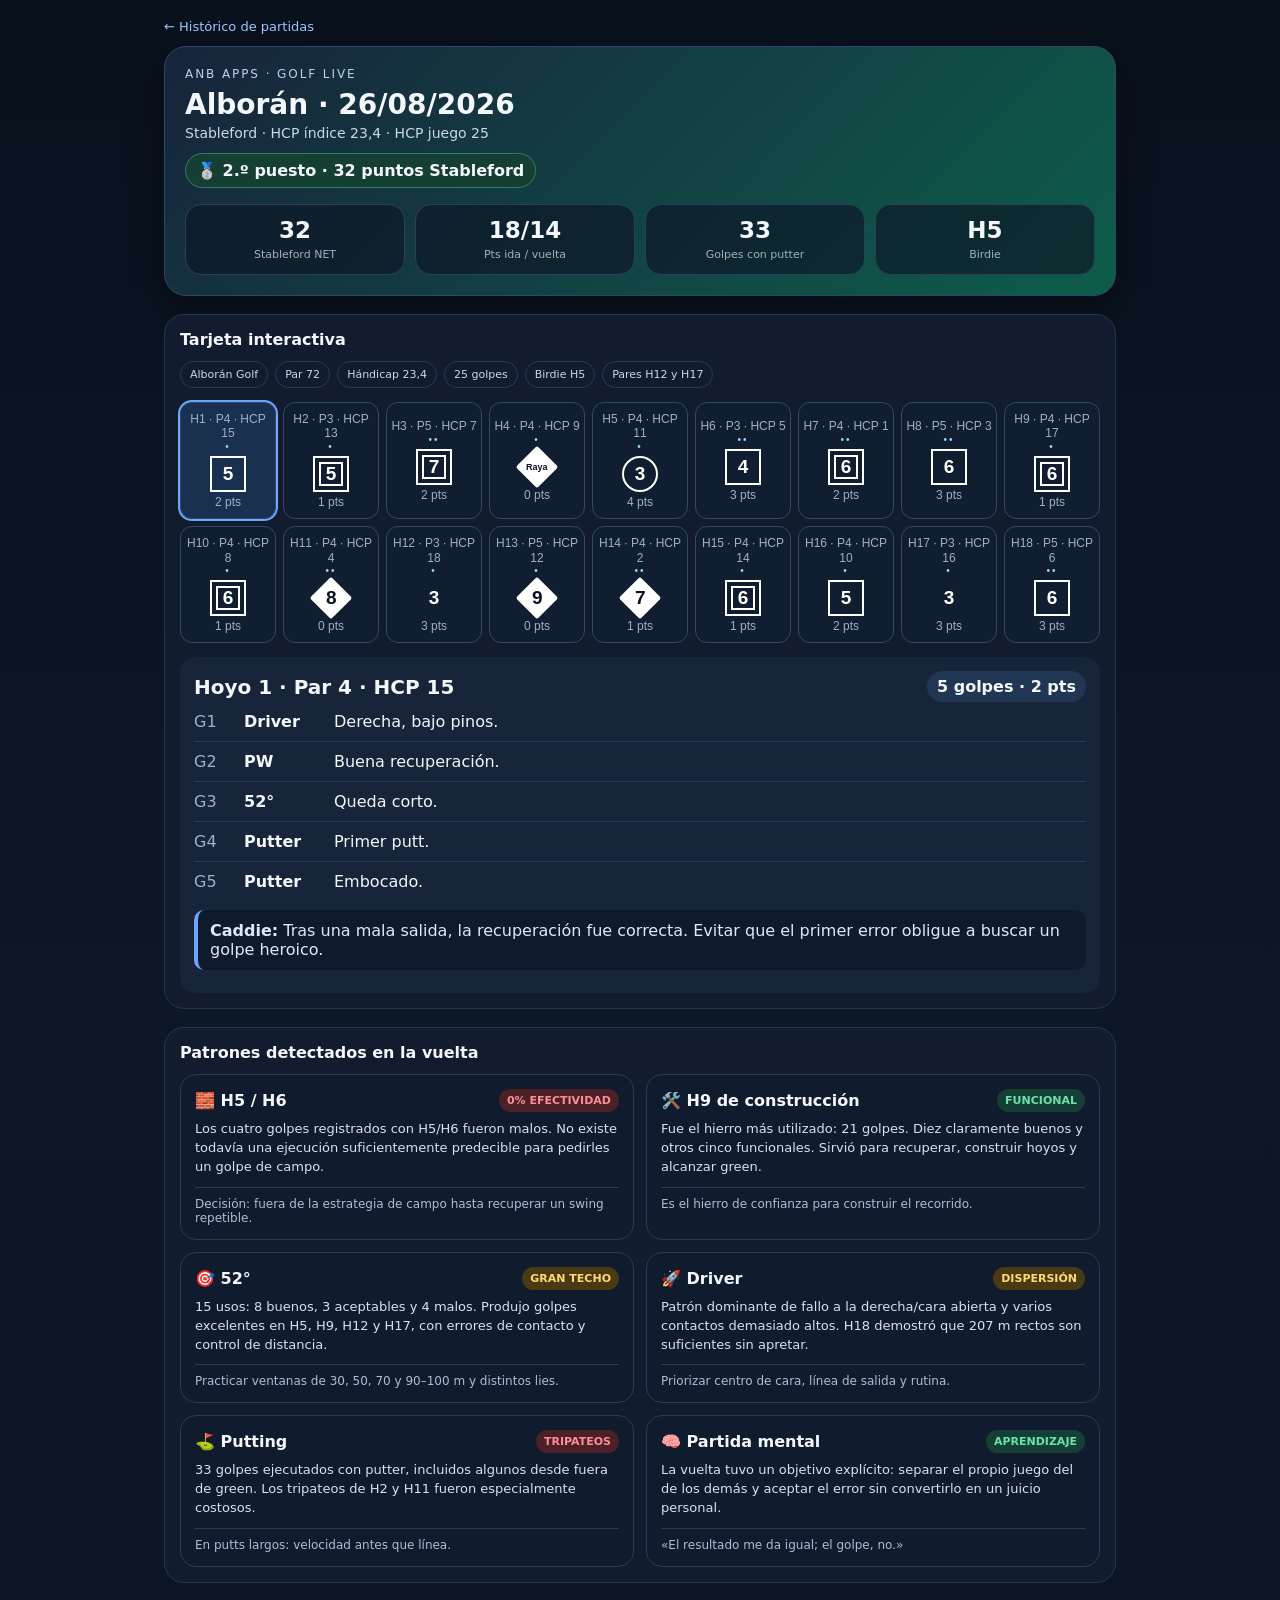
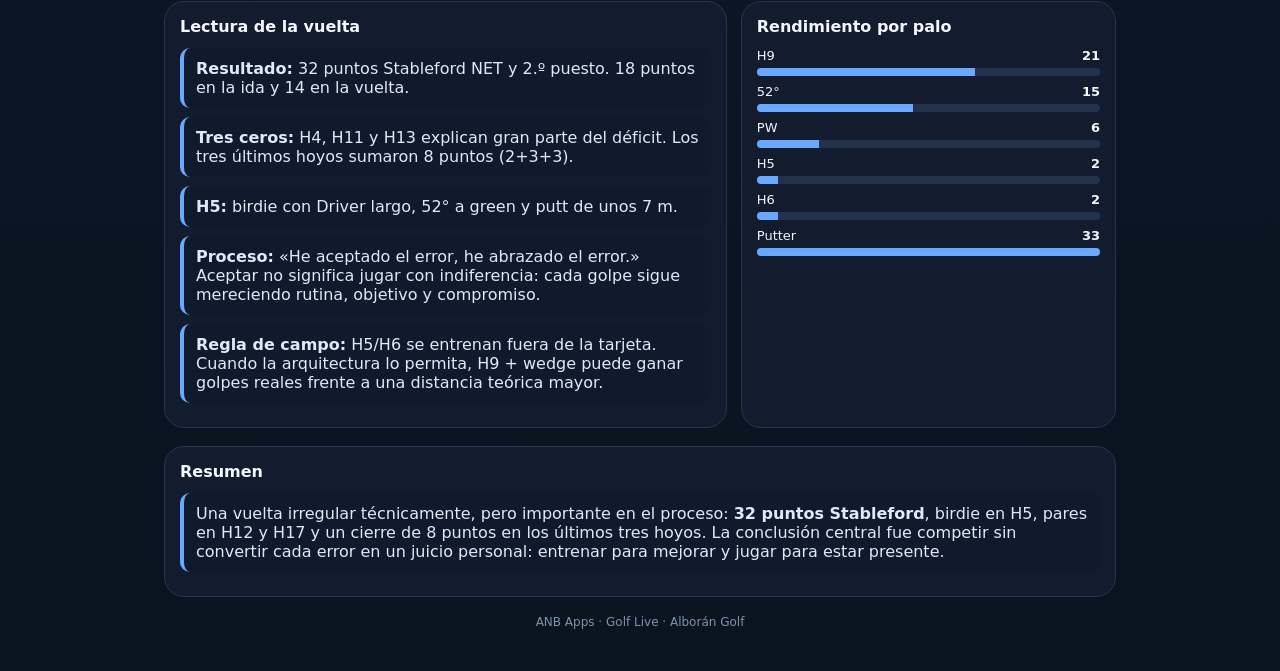
==== 2026-08-26/index.html @ 698cd5b1 "Add Alboran round 2026-08-26" ====
<!doctype html><html lang="es"><head><meta charset="utf-8"><meta name="viewport" content="width=device-width,initial-scale=1,viewport-fit=cover"><title>Alborán · 26/08/2026 · ANB Golf</title><link rel="stylesheet" href="../assets/round.css"></head><body><div class="wrap"><a class="back" href="../">← Histórico de partidas</a><div class="hero"><div class="eyebrow">ANB Apps · Golf Live</div><h1>Alborán · 26/08/2026</h1><div class="sub">Stableford · HCP índice 23,4 · HCP juego 25</div><div class="badge">🥈 2.º puesto · 32 puntos Stableford</div><div class="metrics"><div class="metric"><b>32</b><span>Stableford NET</span></div><div class="metric"><b>18/14</b><span>Pts ida / vuelta</span></div><div class="metric"><b>33</b><span>Golpes con putter</span></div><div class="metric"><b>H5</b><span>Birdie</span></div></div></div><div class="section"><h2>Tarjeta interactiva</h2><div class="card-meta"><span>Alborán Golf</span><span>Par 72</span><span>Hándicap 23,4</span><span>25 golpes</span><span>Birdie H5</span><span>Pares H12 y H17</span></div><div id="scoregrid" class="scoregrid"></div><div id="detail" class="detail"></div></div><div class="section"><h2>Patrones detectados en la vuelta</h2><div class="pattern-grid"><div class="pattern-card badp"><div class="pattern-head"><span>🧱 H5 / H6</span><b>0% EFECTIVIDAD</b></div><p>Los cuatro golpes registrados con H5/H6 fueron malos. No existe todavía una ejecución suficientemente predecible para pedirles un golpe de campo.</p><div class="pattern-foot">Decisión: fuera de la estrategia de campo hasta recuperar un swing repetible.</div></div><div class="pattern-card goodp"><div class="pattern-head"><span>🛠️ H9 de construcción</span><b>FUNCIONAL</b></div><p>Fue el hierro más utilizado: 21 golpes. Diez claramente buenos y otros cinco funcionales. Sirvió para recuperar, construir hoyos y alcanzar green.</p><div class="pattern-foot">Es el hierro de confianza para construir el recorrido.</div></div><div class="pattern-card warnp"><div class="pattern-head"><span>🎯 52°</span><b>GRAN TECHO</b></div><p>15 usos: 8 buenos, 3 aceptables y 4 malos. Produjo golpes excelentes en H5, H9, H12 y H17, con errores de contacto y control de distancia.</p><div class="pattern-foot">Practicar ventanas de 30, 50, 70 y 90–100 m y distintos lies.</div></div><div class="pattern-card warnp"><div class="pattern-head"><span>🚀 Driver</span><b>DISPERSIÓN</b></div><p>Patrón dominante de fallo a la derecha/cara abierta y varios contactos demasiado altos. H18 demostró que 207 m rectos son suficientes sin apretar.</p><div class="pattern-foot">Priorizar centro de cara, línea de salida y rutina.</div></div><div class="pattern-card badp"><div class="pattern-head"><span>⛳ Putting</span><b>TRIPATEOS</b></div><p>33 golpes ejecutados con putter, incluidos algunos desde fuera de green. Los tripateos de H2 y H11 fueron especialmente costosos.</p><div class="pattern-foot">En putts largos: velocidad antes que línea.</div></div><div class="pattern-card goodp"><div class="pattern-head"><span>🧠 Partida mental</span><b>APRENDIZAJE</b></div><p>La vuelta tuvo un objetivo explícito: separar el propio juego del de los demás y aceptar el error sin convertirlo en un juicio personal.</p><div class="pattern-foot">«El resultado me da igual; el golpe, no.»</div></div></div></div><div class="two"><div class="section"><h2>Lectura de la vuelta</h2><div class="note"><b>Resultado:</b> 32 puntos Stableford NET y 2.º puesto. 18 puntos en la ida y 14 en la vuelta.</div><div class="note"><b>Tres ceros:</b> H4, H11 y H13 explican gran parte del déficit. Los tres últimos hoyos sumaron 8 puntos (2+3+3).</div><div class="note"><b>H5:</b> birdie con Driver largo, 52° a green y putt de unos 7 m.</div><div class="note"><b>Proceso:</b> «He aceptado el error, he abrazado el error.» Aceptar no significa jugar con indiferencia: cada golpe sigue mereciendo rutina, objetivo y compromiso.</div><div class="note"><b>Regla de campo:</b> H5/H6 se entrenan fuera de la tarjeta. Cuando la arquitectura lo permita, H9 + wedge puede ganar golpes reales frente a una distancia teórica mayor.</div></div><div class="section"><h2>Rendimiento por palo</h2><div id="clubs"></div></div></div><div class="section"><h2>Resumen</h2><div class="note">Una vuelta irregular técnicamente, pero importante en el proceso: <b>32 puntos Stableford</b>, birdie en H5, pares en H12 y H17 y un cierre de 8 puntos en los últimos tres hoyos. La conclusión central fue competir sin convertir cada error en un juicio personal: entrenar para mejorar y jugar para estar presente.</div></div><div class="footer">ANB Apps · Golf Live · Alborán Golf</div></div><script>const pars=[4,3,5,4,4,3,4,5,4,4,4,3,5,4,4,4,3,5],hcps=[15,13,7,9,11,5,1,3,17,8,4,18,12,2,14,10,16,6],recv=hcps.map(h=>h<=7?2:1);const holes={1:{score:5,pts:2,shots:[["Driver","Derecha, bajo pinos."],["PW","Buena recuperación."],["52°","Queda corto."],["Putter","Primer putt."],["Putter","Embocado."]],caddie:"Tras una mala salida, la recuperación fue correcta. Evitar que el primer error obligue a buscar un golpe heroico."},2:{score:5,pts:1,shots:[["H9","Conservador perfecto."],["52°","Queda corto."],["Putter","Primer putt."],["Putter","Segundo putt."],["Putter","Embocado."]],caddie:"La estrategia fue buena. El coste real fue el tripateo."},3:{score:7,pts:2,shots:[["Driver","Fuera de límites."],["Penalización","Golpe y distancia."],["Driver","Segunda bola al búnker."],["H9","Primer H9 útil en la reconstrucción."],["H9","Segundo H9 útil."],["Putter","Primer putt."],["Putter","Embocado."]],caddie:"Excelente reconstrucción tras la penalización."},4:{score:null,label:"Raya",pts:0,shots:[["Salida","Salida de unos 10 m."],["H9","Al agua."],["Recuperación","Golpe de recuperación."],["H5","A palmera; bola perdida."]],caddie:"Hoyo de acumulación de errores. El H5 no debía entrar en la ecuación."},5:{score:3,pts:4,shots:[["Driver","Salida larga."],["52°","A green."],["Putter","Embocado desde unos 7 m. Birdie."]],caddie:"Birdie: modelo de sencillez y compromiso."},6:{score:4,pts:3,shots:[["Driver","A la izquierda."],["PW","A antegreen."],["Putter","Primer golpe con putter."],["Putter","Embocado."]],caddie:"Par construido sin exigir perfección."},7:{score:6,pts:2,shots:[["Driver","A arboleda."],["H9","Recupera."],["H9","Avanza construyendo el hoyo."],["52°","A green."],["Putter","Primer putt."],["Putter","Embocado."]],caddie:"Aceptar entrar de cuatro evitó un desastre."},8:{score:6,pts:3,shots:[["Driver","Alto y corto, pero en calle."],["H9","Golpe de construcción."],["PW","Continúa la progresión."],["52°","A green."],["Putter","Primer putt."],["Putter","Embocado."]],caddie:"Bogey ordenado y sin penalizaciones."},9:{score:6,pts:1,shots:[["Driver","Contacto alto."],["H9","Conservador."],["52°","Mala ejecución."],["52°","Recupera y queda a unos 3 m."],["Putter","Primer putt."],["Putter","Embocado."]],caddie:"Decisión correcta; el error fue de ejecución, no de estrategia."},10:{score:6,pts:1,shots:[["Driver","Largo a rough."],["H9","Al agua."],["Penalización","Dropaje por agua."],["52°","A green."],["Putter","Primer putt."],["Putter","Embocado."]],caddie:"No intentar reparar el agua de una sola vez."},11:{score:8,pts:0,shots:[["Driver","Al agua."],["Penalización","Dropaje por agua."],["H9","A calle."],["H6","Pérdida de grip; mala ejecución."],["H9","A green."],["Putter","Primer putt sin confianza."],["Putter","Segundo putt."],["Putter","Embocado."]],caddie:"El H9 reconstruyó el hoyo; el primer putt sin confianza lo remató."},12:{score:3,pts:3,shots:[["H9","Desde ~140 m, apenas corto."],["52°","A cuatro dedos."],["Putter","Embocado."]],caddie:"Par ejemplar después de un cero."},13:{score:9,pts:0,shots:[["Driver","Fuera de límites."],["Penalización","Golpe y distancia."],["Driver","Segunda bola en juego."],["H9","Topado."],["H9","A la izquierda."],["52°","A la izquierda."],["PW","Chip corto."],["Putter","Primer putt."],["Putter","Embocado."]],caddie:"Demasiadas correcciones internas. Volver a objetivo externo y rutina."},14:{score:7,pts:1,shots:[["H9","Golpe inicial muy malo."],["H9","Primer golpe de reconstrucción."],["H9","Segundo golpe de reconstrucción."],["52°","Corto por la hierba."],["Chip","Mala ejecución."],["Putter","Primer putt."],["Putter","Embocado."]],caddie:"La reconstrucción fue buena; el juego corto impidió salvar el 6."},15:{score:6,pts:1,shots:[["Driver","A la derecha."],["H6","Golpe forzado."],["PW","Mala ejecución."],["PW","Segundo PW, mejor."],["Putter","Primer putt."],["Putter","Embocado."]],caddie:"No fabricar un swing no entrenado."},16:{score:5,pts:2,shots:[["Driver","A calle."],["H5","A la izquierda."],["52°","A green."],["Putter","Primer putt."],["Putter","Embocado."]],caddie:"Ejemplo perfecto de por qué H5/H6 deben salir de la estrategia."},17:{score:3,pts:3,shots:[["H9","Desde 145 m, a la izquierda."],["52°","A 1,5–2 m."],["Putter","Embocado."]],caddie:"Par de proceso: fallo asumible + gran juego corto."},18:{score:6,pts:3,shots:[["Driver","207 m, recto."],["H9","A plataforma."],["H9","Mala ejecución."],["52°","Largo."],["Putter","Desde rough a 1,5 m."],["Putter","Embocado."]],caddie:"El plan estratégico funcionó; faltó ejecutar el tercer golpe."}};const clubs={"H9":21,"52°":15,"PW":6,"H5":2,"H6":2,"Putter":33};function cls(s,p){if(s===null)return'over-double';const d=s-p;if(d<=-1)return'birdie';if(d===0)return'par';if(d===1)return'bogey';if(d===2)return'double-bogey';return'over-double'}function shape(s,p,label){if(s===null)return `<span class="score-shape over-double"><span class="score-num" style="font-size:9px">${label}</span></span>`;return `<span class="score-shape ${cls(s,p)}"><span class="score-num">${s}</span></span>`}function showHole(n){document.querySelectorAll('.holebtn').forEach(b=>b.classList.toggle('active',+b.dataset.h===n));const h=holes[n],p=pars[n-1];detail.innerHTML=`<div class="detailtop"><h3>Hoyo ${n} · Par ${p} · HCP ${hcps[n-1]}</h3><div class="scorepill">${h.label||h.score+' golpes'} · ${h.pts} pts</div></div><div>${h.shots.map((s,i)=>`<div class="shot"><div class="idx">G${i+1}</div><div class="club ${s[0]==='Penalización'?'pen':''}">${s[0]}</div><div>${s[1]}</div></div>`).join('')}</div><div class="note"><b>Caddie:</b> ${h.caddie}</div>`}scoregrid.innerHTML=Object.keys(holes).map(k=>{const n=+k,h=holes[n];return `<button class="holebtn" data-h="${n}" onclick="showHole(${n})"><div class="n">H${n} · P${pars[n-1]} · HCP ${hcps[n-1]}</div><div class="recv">${'•'.repeat(recv[n-1])}</div><div class="s">${shape(h.score,pars[n-1],h.label)}</div><div class="n">${h.pts} pts</div></button>`}).join('');const max=Math.max(...Object.values(clubs));document.getElementById('clubs').innerHTML=Object.entries(clubs).map(([c,v])=>`<div class="bar"><div class="barrow"><span>${c}</span><b>${v}</b></div><div class="track"><div class="fill" style="width:${v/max*100}%"></div></div></div>`).join('');showHole(1);</script></body></html>
---- assets/round.css ----
:root{--bg:#0b1220;--panel:#121c2e;--panel2:#18243a;--text:#f4f7fb;--muted:#9fb0c8;--line:#263650;--good:#3ddc97;--bad:#ff6b6b;--neutral:#f7c85b;--accent:#6aa8ff}*{box-sizing:border-box}body{margin:0;background:linear-gradient(180deg,#09111d,#0d1726 45%,#0a1320);color:var(--text);font-family:Inter,system-ui,-apple-system,Segoe UI,Roboto,sans-serif}.wrap{max-width:980px;margin:auto;padding:16px 14px 42px}.back{display:inline-block;color:#9cc8ff;text-decoration:none;font-size:13px;margin:2px 0 12px}.hero{background:linear-gradient(135deg,#17243b,#0d5d4a);border:1px solid #2c4767;border-radius:22px;padding:20px;box-shadow:0 12px 35px #0006}.eyebrow{font-size:12px;letter-spacing:.16em;text-transform:uppercase;color:#bcd0ea}h1{margin:7px 0 4px;font-size:28px}.sub{color:#c9d8ea;font-size:14px}.badge{display:inline-block;margin-top:12px;padding:7px 11px;border-radius:999px;background:#163f34;border:1px solid #2d8068;font-weight:700}.metrics{display:grid;grid-template-columns:repeat(4,1fr);gap:10px;margin-top:16px}.metric{background:#0c1625aa;border:1px solid #29415f;border-radius:16px;padding:12px;text-align:center}.metric b{font-size:23px;display:block}.metric span{font-size:11px;color:var(--muted)}.section{margin-top:18px;background:var(--panel);border:1px solid var(--line);border-radius:20px;padding:15px}.section h2{font-size:16px;margin:0 0 12px}.scoregrid{display:grid;grid-template-columns:repeat(9,1fr);gap:7px}.holebtn{border:1px solid #334967;background:#111d30;color:white;border-radius:12px;padding:9px 2px;cursor:pointer}.holebtn .n{font-size:12px;line-height:1.2;color:var(--muted)}.holebtn .recv{font-size:10px;color:#8fd3ff;letter-spacing:2px;min-height:12px}.holebtn .s{display:flex;align-items:center;justify-content:center;min-height:42px}.holebtn.active{outline:2px solid var(--accent);background:#193051}.score-shape{position:relative;display:inline-flex;align-items:center;justify-content:center;width:36px;height:36px;font-size:19px;font-weight:800}.score-shape.birdie{border:2px solid currentColor;border-radius:50%}.score-shape.par{border:none}.score-shape.bogey{border:2px solid currentColor}.score-shape.double-bogey{border:2px solid currentColor}.score-shape.double-bogey:after{content:"";position:absolute;inset:4px;border:2px solid currentColor}.score-shape.over-double{width:30px;height:30px;background:currentColor;transform:rotate(45deg);border-radius:2px}.score-shape.over-double .score-num{transform:rotate(-45deg);color:#0b1220}.card-meta{display:flex;gap:7px;flex-wrap:wrap;margin:10px 0 14px}.card-meta span{border:1px solid #2a3b55;border-radius:999px;padding:6px 9px;font-size:11px;color:#cbd8ea}.detail{margin-top:14px;background:var(--panel2);border-radius:16px;padding:14px}.detailtop{display:flex;justify-content:space-between;gap:10px;align-items:center}.detailtop h3{margin:0;font-size:20px}.scorepill{padding:6px 10px;border-radius:999px;background:#213653;font-weight:800}.shot{display:grid;grid-template-columns:42px 82px 1fr;gap:8px;align-items:start;padding:10px 0;border-top:1px solid #2a3a54}.shot:first-child{border-top:0}.idx{color:var(--muted)}.club{font-weight:800}.q-good{color:var(--good)}.q-bad{color:var(--bad)}.q-neutral{color:var(--neutral)}.two{display:grid;grid-template-columns:1.2fr .8fr;gap:14px}.bar{margin:8px 0}.barrow{display:flex;justify-content:space-between;font-size:13px}.track{height:8px;background:#22324a;border-radius:999px;overflow:hidden;margin-top:5px}.fill{height:100%;background:#6aa8ff}.note{padding:11px 12px;background:#0f1b2c;border-left:4px solid var(--accent);border-radius:10px;margin:9px 0;color:#dfe9f7}.pattern-grid{display:grid;grid-template-columns:repeat(2,minmax(0,1fr));gap:12px}.pattern-card{background:#101b2d;border:1px solid #2a3b55;border-radius:16px;padding:14px}.pattern-head{display:flex;justify-content:space-between;gap:12px;align-items:center;margin-bottom:8px;font-weight:800}.pattern-head b{font-size:11px;padding:5px 8px;border-radius:999px}.pattern-card p{margin:7px 0;color:#d7e2f1;font-size:13px;line-height:1.45}.pattern-foot{margin-top:10px;padding-top:9px;border-top:1px solid #2a3b55;color:#aebed3;font-size:12px}.goodp .pattern-head b{background:#153f34;color:#68e3ac}.warnp .pattern-head b{background:#4a3a13;color:#ffd873}.badp .pattern-head b{background:#4b2027;color:#ff8d98}.footer{text-align:center;color:#7f93ad;font-size:12px;margin-top:18px}@media(max-width:700px){.metrics{grid-template-columns:repeat(2,1fr)}.scoregrid{grid-template-columns:repeat(6,1fr)}.two{grid-template-columns:1fr}.pattern-grid{grid-template-columns:1fr}}
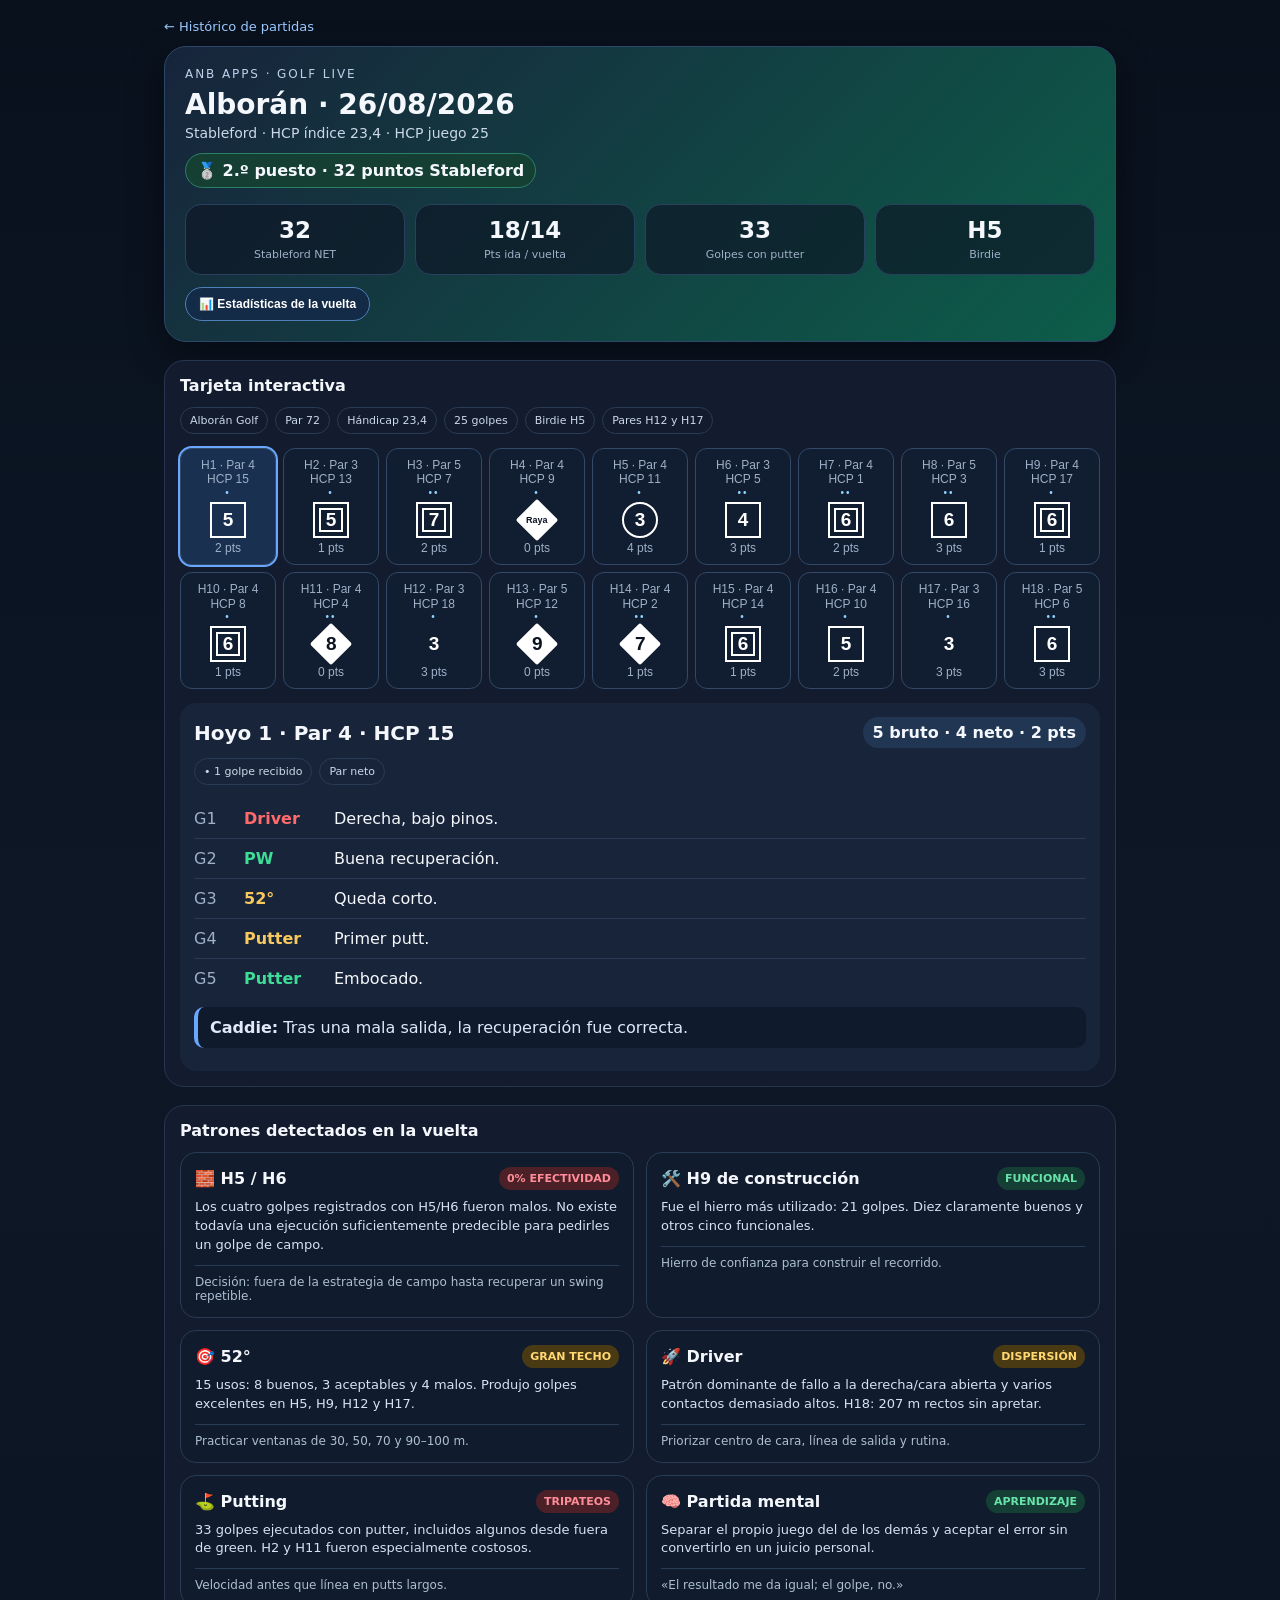
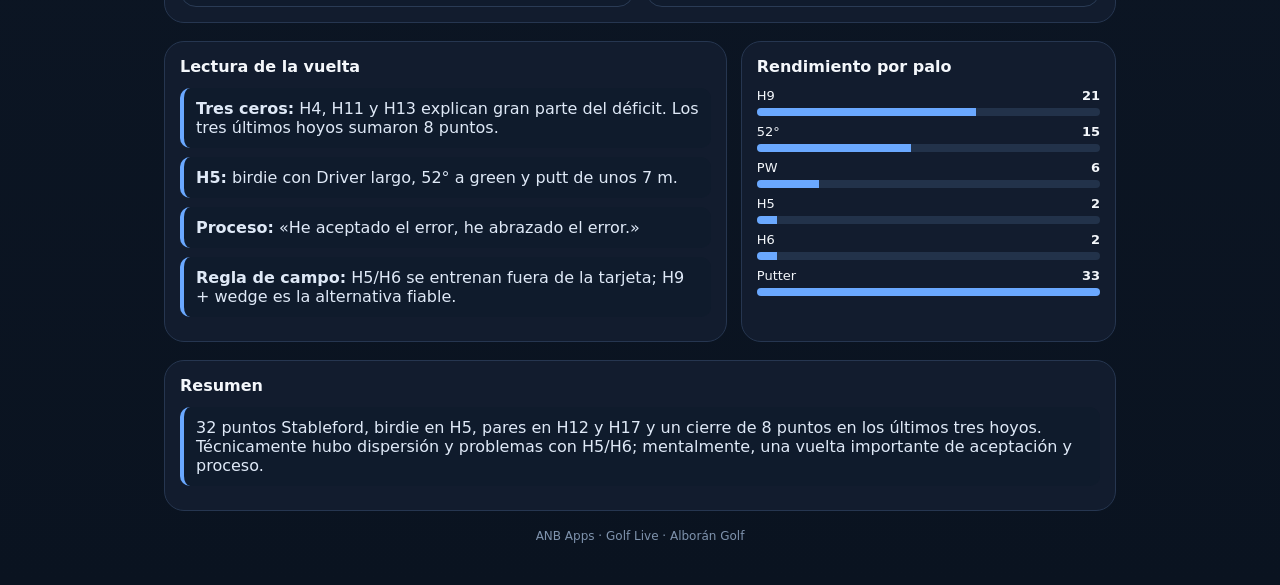
==== commit e485ebd8: "Add statistics button to 2026-08-26 round" ====
--- a/2026-08-26/index.html
+++ b/2026-08-26/index.html
@@ -1 +1 @@
-<!doctype html><html lang="es"><head><meta charset="utf-8"><meta name="viewport" content="width=device-width,initial-scale=1,viewport-fit=cover"><title>Alborán · 26/08/2026 · ANB Golf</title><link rel="stylesheet" href="../assets/round.css"></head><body><div class="wrap"><a class="back" href="../">← Histórico de partidas</a><div class="hero"><div class="eyebrow">ANB Apps · Golf Live</div><h1>Alborán · 26/08/2026</h1><div class="sub">Stableford · HCP índice 23,4 · HCP juego 25</div><div class="badge">🥈 2.º puesto · 32 puntos Stableford</div><div class="metrics"><div class="metric"><b>32</b><span>Stableford NET</span></div><div class="metric"><b>18/14</b><span>Pts ida / vuelta</span></div><div class="metric"><b>33</b><span>Golpes con putter</span></div><div class="metric"><b>H5</b><span>Birdie</span></div></div></div><div class="section"><h2>Tarjeta interactiva</h2><div class="card-meta"><span>Alborán Golf</span><span>Par 72</span><span>Hándicap 23,4</span><span>25 golpes</span><span>Birdie H5</span><span>Pares H12 y H17</span></div><div id="scoregrid" class="scoregrid"></div><div id="detail" class="detail"></div></div><div class="section"><h2>Patrones detectados en la vuelta</h2><div class="pattern-grid"><div class="pattern-card badp"><div class="pattern-head"><span>🧱 H5 / H6</span><b>0% EFECTIVIDAD</b></div><p>Los cuatro golpes registrados con H5/H6 fueron malos. No existe todavía una ejecución suficientemente predecible para pedirles un golpe de campo.</p><div class="pattern-foot">Decisión: fuera de la estrategia de campo hasta recuperar un swing repetible.</div></div><div class="pattern-card goodp"><div class="pattern-head"><span>🛠️ H9 de construcción</span><b>FUNCIONAL</b></div><p>Fue el hierro más utilizado: 21 golpes. Diez claramente buenos y otros cinco funcionales. Sirvió para recuperar, construir hoyos y alcanzar green.</p><div class="pattern-foot">Es el hierro de confianza para construir el recorrido.</div></div><div class="pattern-card warnp"><div class="pattern-head"><span>🎯 52°</span><b>GRAN TECHO</b></div><p>15 usos: 8 buenos, 3 aceptables y 4 malos. Produjo golpes excelentes en H5, H9, H12 y H17, con errores de contacto y control de distancia.</p><div class="pattern-foot">Practicar ventanas de 30, 50, 70 y 90–100 m y distintos lies.</div></div><div class="pattern-card warnp"><div class="pattern-head"><span>🚀 Driver</span><b>DISPERSIÓN</b></div><p>Patrón dominante de fallo a la derecha/cara abierta y varios contactos demasiado altos. H18 demostró que 207 m rectos son suficientes sin apretar.</p><div class="pattern-foot">Priorizar centro de cara, línea de salida y rutina.</div></div><div class="pattern-card badp"><div class="pattern-head"><span>⛳ Putting</span><b>TRIPATEOS</b></div><p>33 golpes ejecutados con putter, incluidos algunos desde fuera de green. Los tripateos de H2 y H11 fueron especialmente costosos.</p><div class="pattern-foot">En putts largos: velocidad antes que línea.</div></div><div class="pattern-card goodp"><div class="pattern-head"><span>🧠 Partida mental</span><b>APRENDIZAJE</b></div><p>La vuelta tuvo un objetivo explícito: separar el propio juego del de los demás y aceptar el error sin convertirlo en un juicio personal.</p><div class="pattern-foot">«El resultado me da igual; el golpe, no.»</div></div></div></div><div class="two"><div class="section"><h2>Lectura de la vuelta</h2><div class="note"><b>Resultado:</b> 32 puntos Stableford NET y 2.º puesto. 18 puntos en la ida y 14 en la vuelta.</div><div class="note"><b>Tres ceros:</b> H4, H11 y H13 explican gran parte del déficit. Los tres últimos hoyos sumaron 8 puntos (2+3+3).</div><div class="note"><b>H5:</b> birdie con Driver largo, 52° a green y putt de unos 7 m.</div><div class="note"><b>Proceso:</b> «He aceptado el error, he abrazado el error.» Aceptar no significa jugar con indiferencia: cada golpe sigue mereciendo rutina, objetivo y compromiso.</div><div class="note"><b>Regla de campo:</b> H5/H6 se entrenan fuera de la tarjeta. Cuando la arquitectura lo permita, H9 + wedge puede ganar golpes reales frente a una distancia teórica mayor.</div></div><div class="section"><h2>Rendimiento por palo</h2><div id="clubs"></div></div></div><div class="section"><h2>Resumen</h2><div class="note">Una vuelta irregular técnicamente, pero importante en el proceso: <b>32 puntos Stableford</b>, birdie en H5, pares en H12 y H17 y un cierre de 8 puntos en los últimos tres hoyos. La conclusión central fue competir sin convertir cada error en un juicio personal: entrenar para mejorar y jugar para estar presente.</div></div><div class="footer">ANB Apps · Golf Live · Alborán Golf</div></div><script>const pars=[4,3,5,4,4,3,4,5,4,4,4,3,5,4,4,4,3,5],hcps=[15,13,7,9,11,5,1,3,17,8,4,18,12,2,14,10,16,6],recv=hcps.map(h=>h<=7?2:1);const holes={1:{score:5,pts:2,shots:[["Driver","Derecha, bajo pinos."],["PW","Buena recuperación."],["52°","Queda corto."],["Putter","Primer putt."],["Putter","Embocado."]],caddie:"Tras una mala salida, la recuperación fue correcta. Evitar que el primer error obligue a buscar un golpe heroico."},2:{score:5,pts:1,shots:[["H9","Conservador perfecto."],["52°","Queda corto."],["Putter","Primer putt."],["Putter","Segundo putt."],["Putter","Embocado."]],caddie:"La estrategia fue buena. El coste real fue el tripateo."},3:{score:7,pts:2,shots:[["Driver","Fuera de límites."],["Penalización","Golpe y distancia."],["Driver","Segunda bola al búnker."],["H9","Primer H9 útil en la reconstrucción."],["H9","Segundo H9 útil."],["Putter","Primer putt."],["Putter","Embocado."]],caddie:"Excelente reconstrucción tras la penalización."},4:{score:null,label:"Raya",pts:0,shots:[["Salida","Salida de unos 10 m."],["H9","Al agua."],["Recuperación","Golpe de recuperación."],["H5","A palmera; bola perdida."]],caddie:"Hoyo de acumulación de errores. El H5 no debía entrar en la ecuación."},5:{score:3,pts:4,shots:[["Driver","Salida larga."],["52°","A green."],["Putter","Embocado desde unos 7 m. Birdie."]],caddie:"Birdie: modelo de sencillez y compromiso."},6:{score:4,pts:3,shots:[["Driver","A la izquierda."],["PW","A antegreen."],["Putter","Primer golpe con putter."],["Putter","Embocado."]],caddie:"Par construido sin exigir perfección."},7:{score:6,pts:2,shots:[["Driver","A arboleda."],["H9","Recupera."],["H9","Avanza construyendo el hoyo."],["52°","A green."],["Putter","Primer putt."],["Putter","Embocado."]],caddie:"Aceptar entrar de cuatro evitó un desastre."},8:{score:6,pts:3,shots:[["Driver","Alto y corto, pero en calle."],["H9","Golpe de construcción."],["PW","Continúa la progresión."],["52°","A green."],["Putter","Primer putt."],["Putter","Embocado."]],caddie:"Bogey ordenado y sin penalizaciones."},9:{score:6,pts:1,shots:[["Driver","Contacto alto."],["H9","Conservador."],["52°","Mala ejecución."],["52°","Recupera y queda a unos 3 m."],["Putter","Primer putt."],["Putter","Embocado."]],caddie:"Decisión correcta; el error fue de ejecución, no de estrategia."},10:{score:6,pts:1,shots:[["Driver","Largo a rough."],["H9","Al agua."],["Penalización","Dropaje por agua."],["52°","A green."],["Putter","Primer putt."],["Putter","Embocado."]],caddie:"No intentar reparar el agua de una sola vez."},11:{score:8,pts:0,shots:[["Driver","Al agua."],["Penalización","Dropaje por agua."],["H9","A calle."],["H6","Pérdida de grip; mala ejecución."],["H9","A green."],["Putter","Primer putt sin confianza."],["Putter","Segundo putt."],["Putter","Embocado."]],caddie:"El H9 reconstruyó el hoyo; el primer putt sin confianza lo remató."},12:{score:3,pts:3,shots:[["H9","Desde ~140 m, apenas corto."],["52°","A cuatro dedos."],["Putter","Embocado."]],caddie:"Par ejemplar después de un cero."},13:{score:9,pts:0,shots:[["Driver","Fuera de límites."],["Penalización","Golpe y distancia."],["Driver","Segunda bola en juego."],["H9","Topado."],["H9","A la izquierda."],["52°","A la izquierda."],["PW","Chip corto."],["Putter","Primer putt."],["Putter","Embocado."]],caddie:"Demasiadas correcciones internas. Volver a objetivo externo y rutina."},14:{score:7,pts:1,shots:[["H9","Golpe inicial muy malo."],["H9","Primer golpe de reconstrucción."],["H9","Segundo golpe de reconstrucción."],["52°","Corto por la hierba."],["Chip","Mala ejecución."],["Putter","Primer putt."],["Putter","Embocado."]],caddie:"La reconstrucción fue buena; el juego corto impidió salvar el 6."},15:{score:6,pts:1,shots:[["Driver","A la derecha."],["H6","Golpe forzado."],["PW","Mala ejecución."],["PW","Segundo PW, mejor."],["Putter","Primer putt."],["Putter","Embocado."]],caddie:"No fabricar un swing no entrenado."},16:{score:5,pts:2,shots:[["Driver","A calle."],["H5","A la izquierda."],["52°","A green."],["Putter","Primer putt."],["Putter","Embocado."]],caddie:"Ejemplo perfecto de por qué H5/H6 deben salir de la estrategia."},17:{score:3,pts:3,shots:[["H9","Desde 145 m, a la izquierda."],["52°","A 1,5–2 m."],["Putter","Embocado."]],caddie:"Par de proceso: fallo asumible + gran juego corto."},18:{score:6,pts:3,shots:[["Driver","207 m, recto."],["H9","A plataforma."],["H9","Mala ejecución."],["52°","Largo."],["Putter","Desde rough a 1,5 m."],["Putter","Embocado."]],caddie:"El plan estratégico funcionó; faltó ejecutar el tercer golpe."}};const clubs={"H9":21,"52°":15,"PW":6,"H5":2,"H6":2,"Putter":33};function cls(s,p){if(s===null)return'over-double';const d=s-p;if(d<=-1)return'birdie';if(d===0)return'par';if(d===1)return'bogey';if(d===2)return'double-bogey';return'over-double'}function shape(s,p,label){if(s===null)return `<span class="score-shape over-double"><span class="score-num" style="font-size:9px">${label}</span></span>`;return `<span class="score-shape ${cls(s,p)}"><span class="score-num">${s}</span></span>`}function showHole(n){document.querySelectorAll('.holebtn').forEach(b=>b.classList.toggle('active',+b.dataset.h===n));const h=holes[n],p=pars[n-1];detail.innerHTML=`<div class="detailtop"><h3>Hoyo ${n} · Par ${p} · HCP ${hcps[n-1]}</h3><div class="scorepill">${h.label||h.score+' golpes'} · ${h.pts} pts</div></div><div>${h.shots.map((s,i)=>`<div class="shot"><div class="idx">G${i+1}</div><div class="club ${s[0]==='Penalización'?'pen':''}">${s[0]}</div><div>${s[1]}</div></div>`).join('')}</div><div class="note"><b>Caddie:</b> ${h.caddie}</div>`}scoregrid.innerHTML=Object.keys(holes).map(k=>{const n=+k,h=holes[n];return `<button class="holebtn" data-h="${n}" onclick="showHole(${n})"><div class="n">H${n} · P${pars[n-1]} · HCP ${hcps[n-1]}</div><div class="recv">${'•'.repeat(recv[n-1])}</div><div class="s">${shape(h.score,pars[n-1],h.label)}</div><div class="n">${h.pts} pts</div></button>`}).join('');const max=Math.max(...Object.values(clubs));document.getElementById('clubs').innerHTML=Object.entries(clubs).map(([c,v])=>`<div class="bar"><div class="barrow"><span>${c}</span><b>${v}</b></div><div class="track"><div class="fill" style="width:${v/max*100}%"></div></div></div>`).join('');showHole(1);</script></body></html>+<!doctype html><html lang="es"><head><meta charset="utf-8"><meta name="viewport" content="width=device-width,initial-scale=1,viewport-fit=cover"><title>Alborán · 26/08/2026 · ANB Golf</title><link rel="stylesheet" href="../assets/round.css"></head><body><div class="wrap"><a class="back" href="../">← Histórico de partidas</a><div class="hero"><div class="eyebrow">ANB Apps · Golf Live</div><h1>Alborán · 26/08/2026</h1><div class="sub">Stableford · HCP índice 23,4 · HCP juego 25</div><div class="badge">🥈 2.º puesto · 32 puntos Stableford</div><div class="metrics"><div class="metric"><b>32</b><span>Stableford NET</span></div><div class="metric"><b>18/14</b><span>Pts ida / vuelta</span></div><div class="metric"><b>33</b><span>Golpes con putter</span></div><div class="metric"><b>H5</b><span>Birdie</span></div></div></div><div class="section"><h2>Tarjeta interactiva</h2><div class="card-meta"><span>Alborán Golf</span><span>Par 72</span><span>Hándicap 23,4</span><span>25 golpes</span><span>Birdie H5</span><span>Pares H12 y H17</span></div><div id="scoregrid" class="scoregrid"></div><div id="detail" class="detail"></div></div><div class="section"><h2>Patrones detectados en la vuelta</h2><div class="pattern-grid"><div class="pattern-card badp"><div class="pattern-head"><span>🧱 H5 / H6</span><b>0% EFECTIVIDAD</b></div><p>Los cuatro golpes registrados con H5/H6 fueron malos. No existe todavía una ejecución suficientemente predecible para pedirles un golpe de campo.</p><div class="pattern-foot">Decisión: fuera de la estrategia de campo hasta recuperar un swing repetible.</div></div><div class="pattern-card goodp"><div class="pattern-head"><span>🛠️ H9 de construcción</span><b>FUNCIONAL</b></div><p>Fue el hierro más utilizado: 21 golpes. Diez claramente buenos y otros cinco funcionales.</p><div class="pattern-foot">Hierro de confianza para construir el recorrido.</div></div><div class="pattern-card warnp"><div class="pattern-head"><span>🎯 52°</span><b>GRAN TECHO</b></div><p>15 usos: 8 buenos, 3 aceptables y 4 malos. Produjo golpes excelentes en H5, H9, H12 y H17.</p><div class="pattern-foot">Practicar ventanas de 30, 50, 70 y 90–100 m.</div></div><div class="pattern-card warnp"><div class="pattern-head"><span>🚀 Driver</span><b>DISPERSIÓN</b></div><p>Patrón dominante de fallo a la derecha/cara abierta y varios contactos demasiado altos. H18: 207 m rectos sin apretar.</p><div class="pattern-foot">Priorizar centro de cara, línea de salida y rutina.</div></div><div class="pattern-card badp"><div class="pattern-head"><span>⛳ Putting</span><b>TRIPATEOS</b></div><p>33 golpes ejecutados con putter, incluidos algunos desde fuera de green. H2 y H11 fueron especialmente costosos.</p><div class="pattern-foot">Velocidad antes que línea en putts largos.</div></div><div class="pattern-card goodp"><div class="pattern-head"><span>🧠 Partida mental</span><b>APRENDIZAJE</b></div><p>Separar el propio juego del de los demás y aceptar el error sin convertirlo en un juicio personal.</p><div class="pattern-foot">«El resultado me da igual; el golpe, no.»</div></div></div></div><div class="two"><div class="section"><h2>Lectura de la vuelta</h2><div class="note"><b>Tres ceros:</b> H4, H11 y H13 explican gran parte del déficit. Los tres últimos hoyos sumaron 8 puntos.</div><div class="note"><b>H5:</b> birdie con Driver largo, 52° a green y putt de unos 7 m.</div><div class="note"><b>Proceso:</b> «He aceptado el error, he abrazado el error.»</div><div class="note"><b>Regla de campo:</b> H5/H6 se entrenan fuera de la tarjeta; H9 + wedge es la alternativa fiable.</div></div><div class="section"><h2>Rendimiento por palo</h2><div id="clubs"></div></div></div><div class="section"><h2>Resumen</h2><div class="note">32 puntos Stableford, birdie en H5, pares en H12 y H17 y un cierre de 8 puntos en los últimos tres hoyos. Técnicamente hubo dispersión y problemas con H5/H6; mentalmente, una vuelta importante de aceptación y proceso.</div></div><div class="footer">ANB Apps · Golf Live · Alborán Golf</div></div><script>window.ROUND={holes:{1:{score:5,par:4,hcp:15,recv:1,points:2,caddie:'Tras una mala salida, la recuperación fue correcta.',shots:[['Driver','Derecha, bajo pinos.','bad'],['PW','Buena recuperación.','good'],['52°','Queda corto.','neutral'],['Putter','Primer putt.','neutral'],['Putter','Embocado.','good']]},2:{score:5,par:3,hcp:13,recv:1,points:1,caddie:'La estrategia fue buena. El coste real fue el tripateo.',shots:[['H9','Conservador perfecto.','good'],['52°','Queda corto.','neutral'],['Putter','Primer putt.','neutral'],['Putter','Segundo putt.','neutral'],['Putter','Embocado.','good']]},3:{score:7,par:5,hcp:7,recv:2,points:2,caddie:'Excelente reconstrucción tras la penalización.',shots:[['Driver','Fuera de límites.','bad'],['Penalización','Golpe y distancia.','bad'],['Driver','Segunda bola al búnker.','neutral'],['H9','Primer H9 útil.','good'],['H9','Segundo H9 útil.','good'],['Putter','Primer putt.','neutral'],['Putter','Embocado.','good']]},4:{score:null,label:'Raya',par:4,hcp:9,recv:1,points:0,caddie:'Hoyo de acumulación de errores. El H5 no debía entrar en la ecuación.',shots:[['Salida','Salida de unos 10 m.','bad'],['H9','Al agua.','bad'],['Recuperación','Golpe de recuperación.','neutral'],['H5','A palmera; bola perdida.','bad']]},5:{score:3,par:4,hcp:11,recv:1,points:4,caddie:'Birdie: modelo de sencillez y compromiso.',shots:[['Driver','Salida larga.','good'],['52°','A green.','good'],['Putter','Embocado desde unos 7 m. Birdie.','good']]},6:{score:4,par:3,hcp:5,recv:2,points:3,caddie:'Par construido sin exigir perfección.',shots:[['Driver','A la izquierda.','bad'],['PW','A antegreen.','good'],['Putter','Primer golpe con putter.','neutral'],['Putter','Embocado.','good']]},7:{score:6,par:4,hcp:1,recv:2,points:2,caddie:'Aceptar entrar de cuatro evitó un desastre.',shots:[['Driver','A arboleda.','bad'],['H9','Recupera.','good'],['H9','Avanza construyendo el hoyo.','good'],['52°','A green.','good'],['Putter','Primer putt.','neutral'],['Putter','Embocado.','good']]},8:{score:6,par:5,hcp:3,recv:2,points:3,caddie:'Bogey ordenado y sin penalizaciones.',shots:[['Driver','Alto y corto, pero en calle.','good'],['H9','Golpe de construcción.','good'],['PW','Continúa la progresión.','good'],['52°','A green.','good'],['Putter','Primer putt.','neutral'],['Putter','Embocado.','good']]},9:{score:6,par:4,hcp:17,recv:1,points:1,caddie:'Decisión correcta; el error fue de ejecución.',shots:[['Driver','Contacto alto.','neutral'],['H9','Conservador.','good'],['52°','Mala ejecución.','bad'],['52°','Recupera y queda a unos 3 m.','good'],['Putter','Primer putt.','neutral'],['Putter','Embocado.','good']]},10:{score:6,par:4,hcp:8,recv:1,points:1,caddie:'No intentar reparar el agua de una sola vez.',shots:[['Driver','Largo a rough.','neutral'],['H9','Al agua.','bad'],['Penalización','Dropaje por agua.','bad'],['52°','A green.','good'],['Putter','Primer putt.','neutral'],['Putter','Embocado.','good']]},11:{score:8,par:4,hcp:4,recv:2,points:0,caddie:'El H9 reconstruyó el hoyo; el primer putt sin confianza lo remató.',shots:[['Driver','Al agua.','bad'],['Penalización','Dropaje por agua.','bad'],['H9','A calle.','good'],['H6','Pérdida de grip; mala ejecución.','bad'],['H9','A green.','good'],['Putter','Primer putt sin confianza.','bad'],['Putter','Segundo putt.','neutral'],['Putter','Embocado.','good']]},12:{score:3,par:3,hcp:18,recv:1,points:3,caddie:'Par ejemplar después de un cero.',shots:[['H9','Desde ~140 m, apenas corto.','neutral'],['52°','A cuatro dedos.','good'],['Putter','Embocado.','good']]},13:{score:9,par:5,hcp:12,recv:1,points:0,caddie:'Volver a objetivo externo y rutina.',shots:[['Driver','Fuera de límites.','bad'],['Penalización','Golpe y distancia.','bad'],['Driver','Segunda bola en juego.','neutral'],['H9','Topado.','bad'],['H9','A la izquierda.','bad'],['52°','A la izquierda.','bad'],['PW','Chip corto.','bad'],['Putter','Primer putt.','neutral'],['Putter','Embocado.','good']]},14:{score:7,par:4,hcp:2,recv:2,points:1,caddie:'La reconstrucción fue buena; el juego corto impidió salvar el 6.',shots:[['H9','Golpe inicial muy malo.','bad'],['H9','Primer golpe de reconstrucción.','good'],['H9','Segundo golpe de reconstrucción.','good'],['52°','Corto por la hierba.','bad'],['Chip','Mala ejecución.','bad'],['Putter','Primer putt.','neutral'],['Putter','Embocado.','good']]},15:{score:6,par:4,hcp:14,recv:1,points:1,caddie:'No fabricar un swing no entrenado.',shots:[['Driver','A la derecha.','bad'],['H6','Golpe forzado.','bad'],['PW','Mala ejecución.','bad'],['PW','Segundo PW, mejor.','good'],['Putter','Primer putt.','neutral'],['Putter','Embocado.','good']]},16:{score:5,par:4,hcp:10,recv:1,points:2,caddie:'Ejemplo perfecto de por qué H5/H6 deben salir de la estrategia.',shots:[['Driver','A calle.','good'],['H5','A la izquierda.','bad'],['52°','A green.','good'],['Putter','Primer putt.','neutral'],['Putter','Embocado.','good']]},17:{score:3,par:3,hcp:16,recv:1,points:3,caddie:'Par de proceso: fallo asumible + gran juego corto.',shots:[['H9','Desde 145 m, a la izquierda.','neutral'],['52°','A 1,5–2 m.','good'],['Putter','Embocado.','good']]},18:{score:6,par:5,hcp:6,recv:2,points:3,caddie:'El plan estratégico funcionó; faltó ejecutar el tercer golpe.',shots:[['Driver','207 m, recto.','good'],['H9','A plataforma.','good'],['H9','Mala ejecución.','bad'],['52°','Largo.','bad'],['Putter','Desde rough a 1,5 m.','good'],['Putter','Embocado.','good']]}},clubs:{H9:21,'52°':15,PW:6,H5:2,H6:2,Putter:33}}</script><script src="../assets/round.js"></script></body></html>
